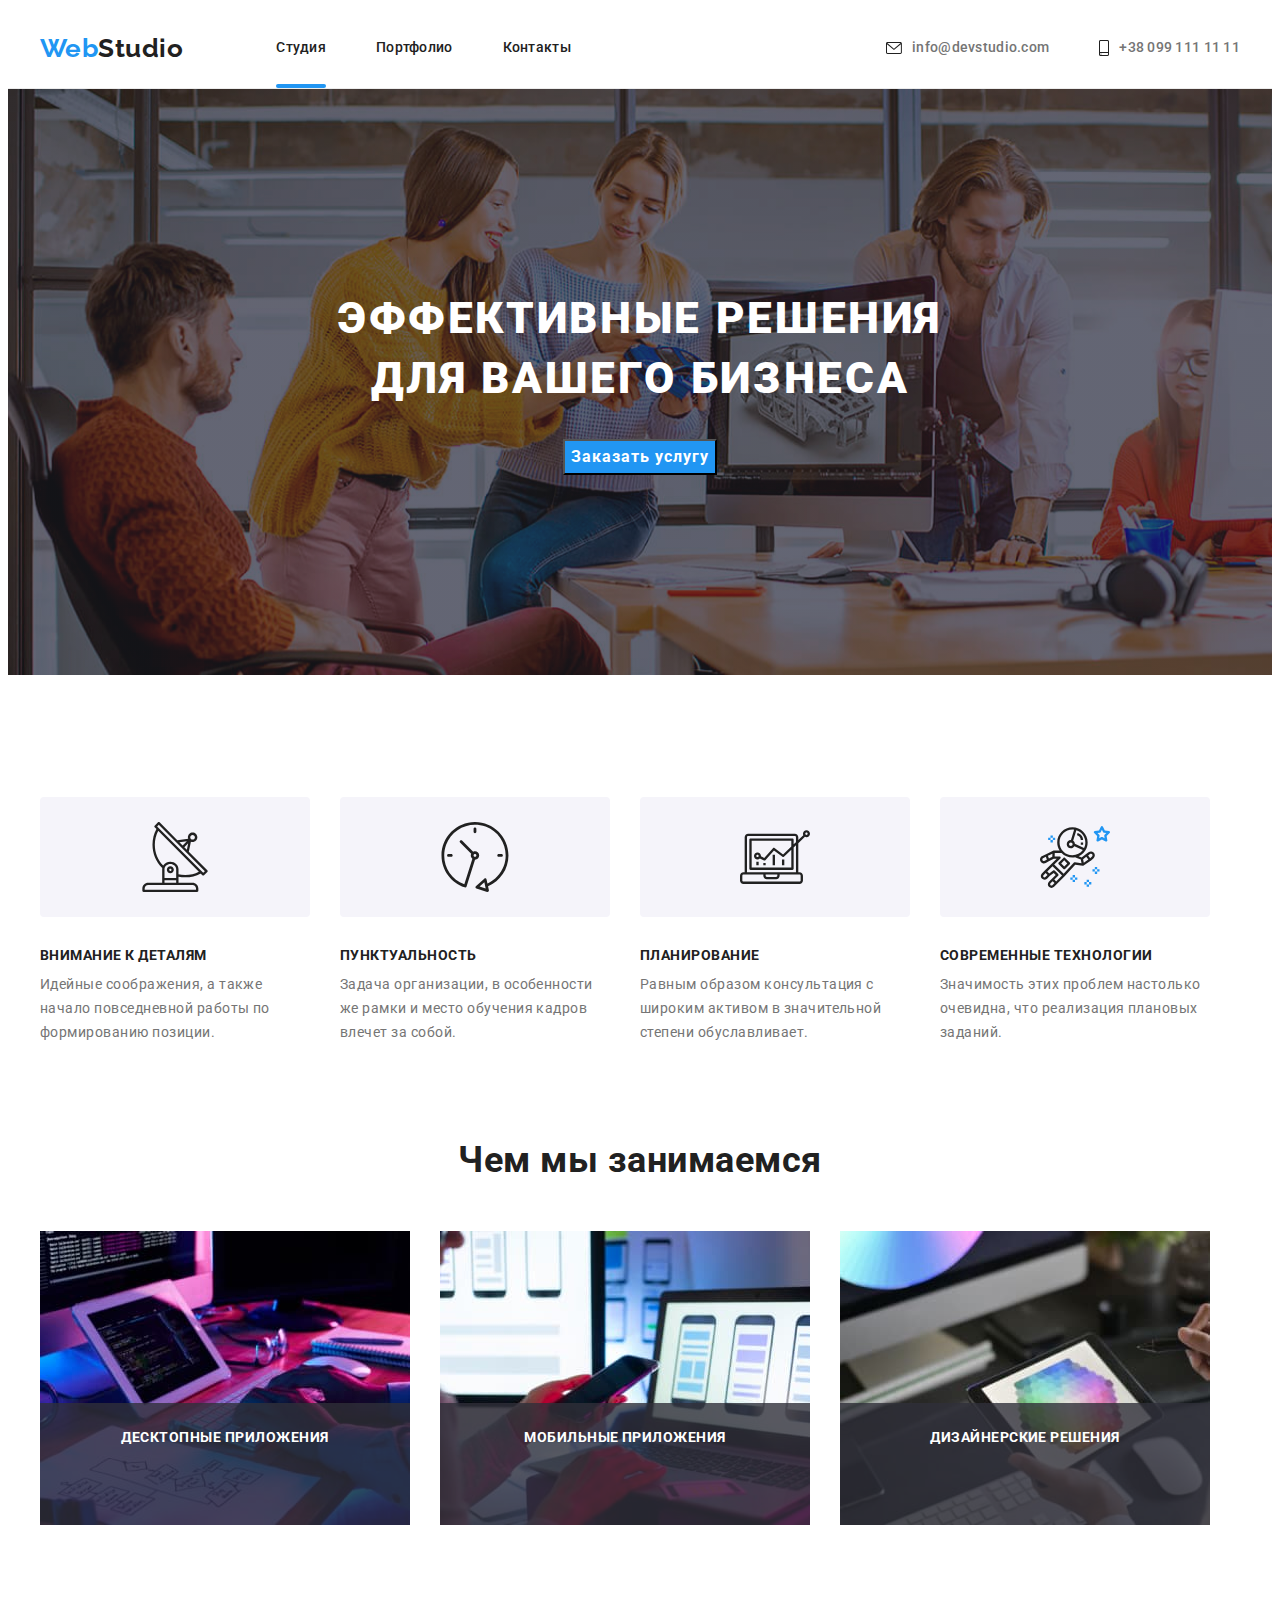
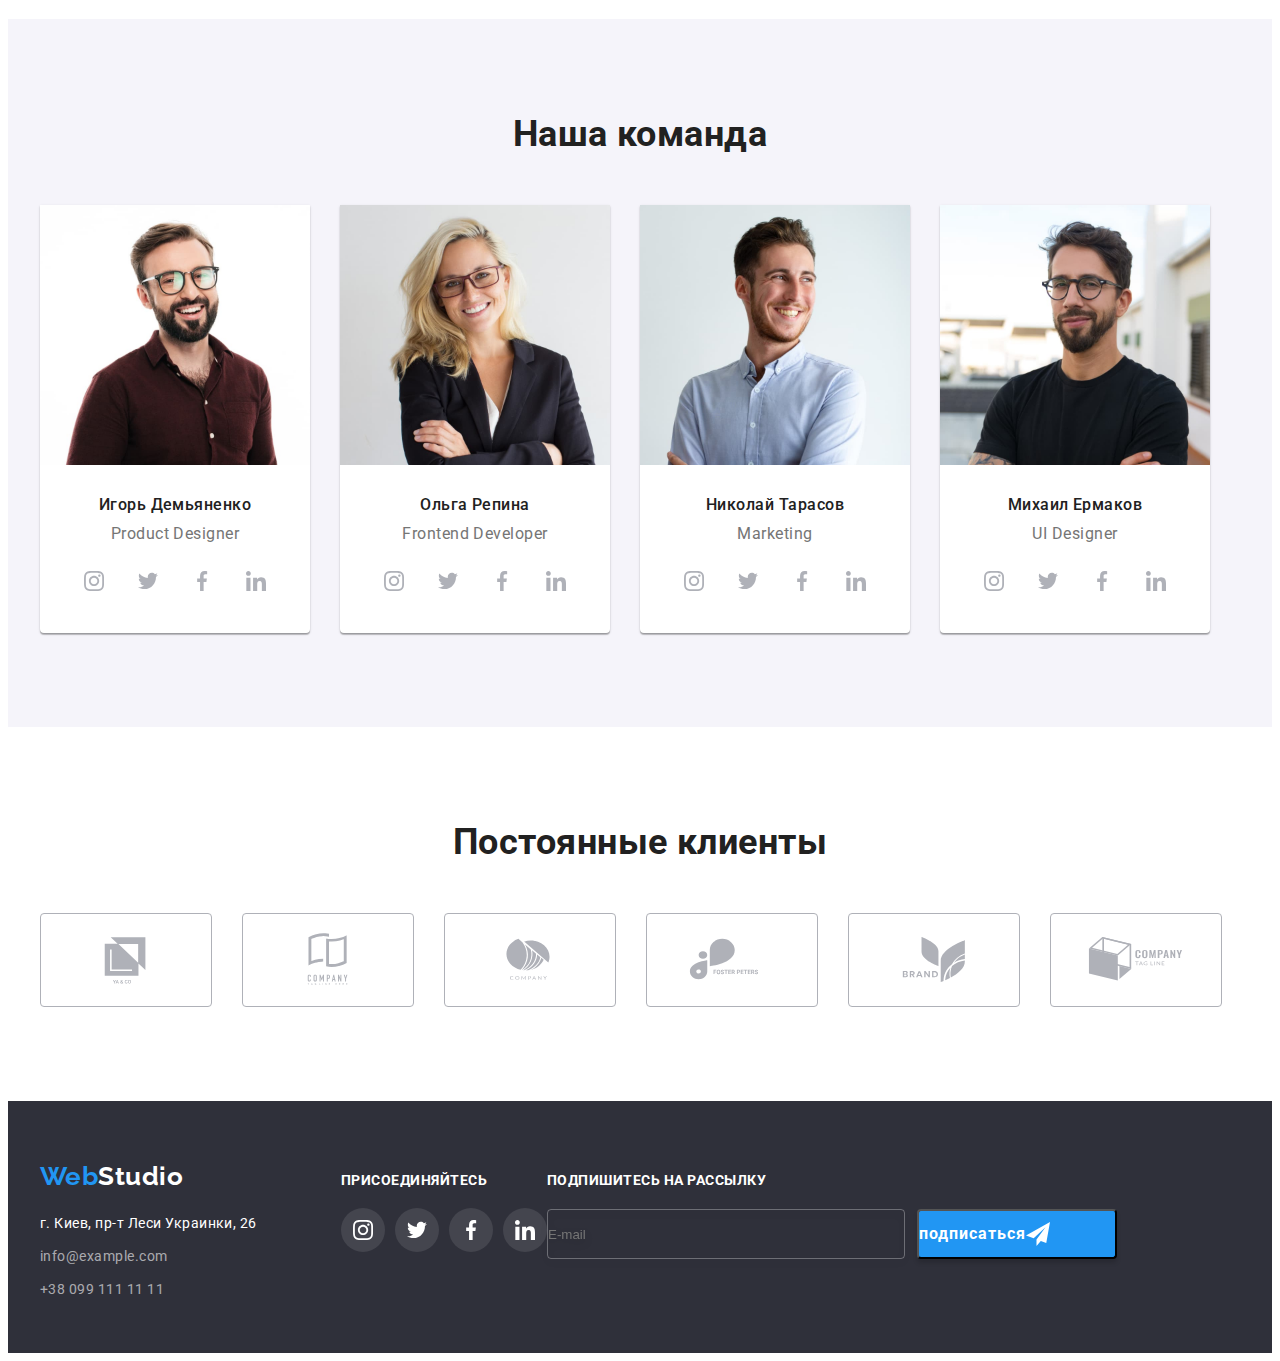
==== index.html @ d1f73ea0 "footer form" ====
<!DOCTYPE html>
<html lang="ru">

<head>
    <meta charset="UTF-8">
    <meta http-equiv="X-UA-Compatible" content="IE=edge">
    <meta name="viewport" content="width=, initial-scale=1.0">
    <title lang="en">WebStudio</title>
    <link rel="preconnect" href="https://fonts.googleapis.com">
    <link rel="preconnect" href="https://fonts.gstatic.com" crossorigin>
    <link href="https://fonts.googleapis.com/css2?family=Raleway:wght@700&family=Roboto:wght@400;500;700;900&display=swap"
        rel="stylesheet">
    <link rel="stylesheet" href="https://cdnjs.cloudflare.com/ajax/libs/modern-normalize/1.1.0/modern-normalize.min.css"
            integrity="sha512-wpPYUAdjBVSE4KJnH1VR1HeZfpl1ub8YT/NKx4PuQ5NmX2tKuGu6U/JRp5y+Y8XG2tV+wKQpNHVUX03MfMFn9Q=="
            crossorigin="anonymous" referrerpolicy="no-referrer" />
    <link rel="stylesheet" href="css/style.css">
    
</head>

<body>
    <header>
        <div class="container header">
            <nav class="nav-links">
                <a href="/" class="logo" lang="en">
                    <span class="logo-color">Web</span>Studio
                </a>
                <ul class="site-nav">
                    <li class="item"> <a class="link current" href="./index.html">Студия</a></li>
                    <li class="item"> <a class="link" href="./portfolio.html">Портфолио</a> </li>
                    <li class="item"> <a class="link" href="">Контакты</a></li>
                </ul>
            </nav>
            <ul class="auth-nav">
                <li class="item">
                    <a  class="link" lang="en" href="mailto:info@devstudio.com">
                        <svg class="icon" width="16" height="12">
                            <use href="./image/symbol-defs.svg#icon-envelope-1"></use>
                        </svg>
                        info@devstudio.com
                    </a> 
                </li>
                <li class="item"><a class="link" href="tel:+380991111111">
                        <svg class="icon" width="10" height="16">
                            <use href="./image/symbol-defs.svg#icon-smartphone-1"></use>
                        </svg>
                    +38 099 111 11 11</a>
                </li>
            </ul>
        </div>
    </header>

    <main>

            <section class="hero">
    
                <h1 class="hero-title">ЭФФЕКТИВНЫЕ РЕШЕНИЯ ДЛЯ ВАШЕГО БИЗНЕСА </h1>
                <button data-modal-open type="button" class="button">Заказать услугу</button>
                
                
            </section>
        

        <section class="section">
            <div class="container">
                <h2 class="benefits-title">Наши преимущества</h2>
                <ul class="benefits-text">
                    <li class="item">
                       <div class="icon-benefits">
                           <svg class="icon" width="70" height="70">
                               <use href="./image/symbol-defs.svg#icon-antenna-1-1"></use>
                           </svg>
                       </div>
                        <h3>ВНИМАНИЕ К ДЕТАЛЯМ</h3>
                        <p>Идейные соображения, а также начало повседневной работы по формированию позиции.</p>
                    </li>
                    <li class="item">
                        <div class="icon-benefits">
                            <svg class="icon" width="70" height="70">
                                <use href="./image/symbol-defs.svg#icon-clock-1-1"></use>
                            </svg>
                        </div>
                        <h3>ПУНКТУАЛЬНОСТЬ</h3>
                        <p>Задача организации, в особенности же рамки и место обучения кадров влечет за собой.</p>
                    </li>
                    <li class="item">
                        <div class="icon-benefits">
                            <svg class="icon" width="70" height="70">
                                <use href="./image/symbol-defs.svg#icon-diagram-1-1"></use>
                            </svg>
                        </div>
                        <h3>ПЛАНИРОВАНИЕ</h3>
                        <p>Равным образом консультация с широким активом в значительной степени обуславливает.</p>
                    </li>
                    <li class="item">
                        <div class="icon-benefits">
                            <svg class="icon" width="70" height="70">
                                <use href="./image/symbol-defs.svg#icon-astronaut-1-1"></use>
                            </svg>
                        </div>
                        <h3>СОВРЕМЕННЫЕ ТЕХНОЛОГИИ</h3>
                        <p>Значимость этих проблем настолько очевидна, что реализация плановых заданий.</p>
                    </li>
                </ul>
            </div>

        </section>

        <section class="section work">
           <div class="container ">
                <h2 class="work-title">Чем мы занимаемся</h2>
                <ul class="work-list">
                    <li class="item"><img src="image/our_work/img1sq.jpg" alt="фото 1" width="370">
                        <p class="label"> Десктопные приложения</p>
                    </li>
                    <li class="item"><img src="image/our_work/img2sq.jpg" alt="фото 2" width="370">
                        <p class="label">мобильные приложения</p>
                    </li>
                    <li class="item"><img src="image/our_work/img3sq.jpg" alt="фото 3" width="370">
                        <p class="label">дизайнерские решения</p>
                    </li>
                </ul>
           </div>
        </section>

        <section class="section group">
            <div class="container">
                <h2 class="our-team">Наша команда</h2>
                <ul class="team">
                    <li class="item"> <img src="image/img1(1)sq.jpg" alt="Игорь Демьяненко" width="270">
                        <div class="title">
                            <h3>Игорь Демьяненко</h3>
                            <p>Product Designer</p>
                            
                                <ul class="social-link">
                                    <li class="link-group">
                                        <a href="Instagram" class="icon-link">
                                            <svg class="icon" width="20" height="20">
                                                <use href="./image/symbol-defs.svg#icon-instagram-2-2-1"></use>
                                            </svg>
                                        </a>
                                    </li>
                                        <li class="link-group">
                                            <a href="Twitter" class="icon-link">
                                                <svg class="icon" width="20" height="20">
                                                    <use href="./image/symbol-defs.svg#icon-twitter-1-1"></use>
                                                </svg>
                                            </a>
                                        </li>
                                        <li class="link-group">
                                        <a href="Facebook" class="icon-link">
                                            <svg class="icon" width="20" height="20">
                                                <use href="./image/symbol-defs.svg#icon-facebook-1-1"></use>
                                            </svg>
                                        </a>
                                        </li>
                                        <li class="link-group">
                                            <a href="Linkedin" class="icon-link">
                                                <svg class="icon" width="20" height="20">
                                                    <use href="./image/symbol-defs.svg#icon-linkedin-1-1"></use>
                                                </svg>
                                            </a>
                                        </li>
                                </ul>
                         </div>
                    </li>
                   
                
                    <li class="item"> <img src="image/img2(1)sq.jpg" alt="Ольга Репина" width="270">
                        <div class="title">
                            <h3>Ольга Репина</h3>
                            <p>Frontend Developer</p>
                            <ul class="social-link">
                                <li class="link-group">
                                    <a href="Instagram" class="icon-link">
                                        <svg class="icon" width="20" height="20">
                                            <use href="./image/symbol-defs.svg#icon-instagram-2-2-1"></use>
                                        </svg>
                                    </a>
                                </li>
                                <li class="link-group">
                                    <a href="Twitter" class="icon-link">
                                        <svg class="icon" width="20" height="20">
                                            <use href="./image/symbol-defs.svg#icon-twitter-1-1"></use>
                                        </svg>
                                    </a>
                                </li>
                                <li class="link-group">
                                    <a href="Facebook" class="icon-link">
                                        <svg class="icon" width="20" height="20">
                                            <use href="./image/symbol-defs.svg#icon-facebook-1-1"></use>
                                        </svg>
                                    </a>
                                </li>
                                <li class="link-group">
                                    <a href="Linkedin" class="icon-link">
                                        <svg class="icon" width="20" height="20">
                                            <use href="./image/symbol-defs.svg#icon-linkedin-1-1"></use>
                                        </svg>
                                    </a>
                                </li>
                            </ul>
                        </div>
                    </li>
                
                    <li class="item"> <img src="image/img3(1)sq.jpg" alt="Николай Тарасов" width="270">
                        <div class="title">
                            <h3>Николай Тарасов</h3>
                            <p lang="en">Marketing</p>
                            <ul class="social-link">
                                <li class="link-group">
                                    <a href="Instagram" class="icon-link">
                                        <svg class="icon" width="20" height="20">
                                            <use href="./image/symbol-defs.svg#icon-instagram-2-2-1"></use>
                                        </svg>
                                    </a>
                                </li>
                                <li class="link-group">
                                    <a href="Twitter" class="icon-link">
                                        <svg class="icon" width="20" height="20">
                                            <use href="./image/symbol-defs.svg#icon-twitter-1-1"></use>
                                        </svg>
                                    </a>
                                </li>
                                <li class="link-group">
                                    <a href="Facebook" class="icon-link">
                                        <svg class="icon" width="20" height="20">
                                            <use href="./image/symbol-defs.svg#icon-facebook-1-1"></use>
                                        </svg>
                                    </a>
                                </li>
                                <li class="link-group">
                                    <a href="Linkedin" class="icon-link">
                                        <svg class="icon" width="20" height="20">
                                            <use href="./image/symbol-defs.svg#icon-linkedin-1-1"></use>
                                        </svg>
                                    </a>
                                </li>
                            </ul>
                        </div>
                    </li>
                
                    <li class="item"><img src="image/img4(1)sq.jpg" alt="Михаил Ермаков" width="270">
                       <div class="title">
                            <h3>Михаил Ермаков</h3>
                            <p lang="en">UI Designer</p>
                            <ul class="social-link">
                                <li class="link-group">
                                    <a href="Instagram" class="icon-link">
                                        <svg class="icon" width="20" height="20">
                                            <use href="./image/symbol-defs.svg#icon-instagram-2-2-1"></use>
                                        </svg>
                                    </a>
                                </li>
                                <li class="link-group">
                                    <a href="Twitter" class="icon-link">
                                        <svg class="icon" width="20" height="20">
                                            <use href="./image/symbol-defs.svg#icon-twitter-1-1"></use>
                                        </svg>
                                    </a>
                                </li>
                                <li class="link-group">
                                    <a href="Facebook" class="icon-link">
                                        <svg class="icon" width="20" height="20">
                                            <use href="./image/symbol-defs.svg#icon-facebook-1-1"></use>
                                        </svg>
                                    </a>
                                </li>
                                <li class="link-group">
                                    <a href="Linkedin" class="icon-link">
                                        <svg class="icon" width="20" height="20">
                                            <use href="./image/symbol-defs.svg#icon-linkedin-1-1"></use>
                                        </svg>
                                    </a>
                                </li>
                            </ul>
                       </div>
                    </li>
                </ul>
            </div>
        </section>
        <section class="section">
           <div class="container">
                <h2 class="clients">Постоянные клиенты</h2>
                <ul class="clients-link">
                    <li class="clients-item">
                       
                            <a  class="client-link" href="/" aria-label="YA s Co">
                                <svg class="icon" width="106" height="60" >
                                    <use href="./image/symbol-defs.svg#icon-Logo-1"></use>
                                </svg>
                            </a>
                        
                    </li>
                    <li class="clients-item">
                        
                            <a class="client-link" href="/" aria-label="company tagline">
                                <svg class="icon" width="106" height="60">
                                    <use href="./image/symbol-defs.svg#icon-Logo-2-1"></use>
                                </svg>
                            </a>
                        
                    </li>
                    <li class="clients-item">
                      
                            <a class="client-link" href="/" aria-label="company">
                                <svg class="icon" width="106" height="60">
                                    <use href="./image/symbol-defs.svg#icon-Logo-3-1"></use>
                                </svg>
                            </a>
                       
                    </li>
                    <li class="clients-item">
                        
                            <a class="client-link" href="/" aria-label="fosters peters">
                                <svg class="icon" width="106" height="60">
                                    <use href="./image/symbol-defs.svg#icon-Logo-4-1"></use>
                                </svg>
                            </a>
                    
                    </li>
                    <li class="clients-item">
                       
                            <a class="client-link" href="/" aria-label="brand">
                                <svg class="icon" width="106" height="60">
                                    <use href="./image/symbol-defs.svg#icon-Logo-5-1"></use>
                                </svg>
                            </a>
                      
                    </li>
                    <li class="clients-item">
                       
                            <a class="client-link" href="/" aria-label="company tag line">
                                <svg class="icon" width="106" height="60">
                                    <use href="./image/symbol-defs.svg#icon-Logo-6-1"></use>
                                </svg>
                            </a>
                       
                    </li>
                </ul>
           </div>
        </section>
    </main>

    <footer class="footer">
        <div class="container join-container">
            <div class="column">
            <a href="/" class="logo" lang="en">
                <span class="logo-color">Web</span>Studio
            </a>
            <address class="address">
                <p>г. Киев, пр-т Леси Украинки, 26 </p>
                <a href="mailto:info@example.com">info@example.com</a>
                <a href="tel:+380991111111">+38 099 111 11 11</a>
            </address>
            </div>
        <div class="join">
            <h2 class="join-title">ПРИСОЕДИНЯЙТЕСЬ</h2>
            <ul class="join-list">
                <li class="join-links">
                    <a class="link-icon" href="Instagram">
                        <svg class="icon" width="20" height="20">
                            <use href="./image/symbol-defs.svg#icon-instagram-2-2-1"></use>
                        </svg>
                    </a>
                </li>
                <li class="join-links">
                    <a class="link-icon" href="Twitter">
                        <svg class="icon" width="20" height="20">
                            <use href="./image/symbol-defs.svg#icon-twitter-1-1"></use>
                        </svg>
                    </a>
                </li>
                <li class="join-links">
                    <a class="link-icon" href="Facebook">
                        <svg class="icon" width="20" height="20">
                            <use href="./image/symbol-defs.svg#icon-facebook-1-1"></use>
                        </svg>
                    </a>
                </li><li class="join-links">
                    <a class="link-icon" href="Linkedin">
                        <svg class="icon" width="20" height="20">
                            <use href="./image/symbol-defs.svg#icon-linkedin-1-1"></use>
                        </svg>
                    </a>
                </li>
            </ul>
            

        </div>
        <div class="form-footer">
            <b class="title-form">подпишитесь на рассылку</b>
            <form class="form-action" action="">
                <input type="email" name="mail" placeholder="E-mail">
                <button class="button-footer" type="button">подписаться
                    <svg class="footer-icon" width="24" height="24">
                        <use href="./image/footer-icon.svg"></use>
                    </svg>
                </button>
            </form>
        </div>
        </div>
    </footer>


<div class="backdrop is-hidden" data-modal>
    <div class="modal">
        <button data-modal-close type="button" class="close-button">
            <svg class="icon-close" width="18" height="18">
                <use href="./image/symbol-defs.svg#icon-close-black-18dp-2-1-1"></use>
            </svg>
        </button>
    </div>
</div>
<script src="./js/modal.js"></script>
</body>
---- css/style.css ----
:root {
  --primary-text-color: #212121;
  --accent-color: #2196f3;
  --secondary-color: #757575;
  --white-color: #ffffff;
  --bg-group: #f5f4fa;
  --bg-footer: #2f303a;
  --bg-hero: #c4c4c4;
}

body {
  color: var(--primary-text-color);
  font-family: Roboto, sans-serif;
  letter-spacing: 0.03em;
}

h1,
h2,
h3,
h4,
h5,
ul,
p {
  margin-top: 0;
  margin-bottom: 0;
  padding-right: 0;
  padding-left: 0;
}

img {
  display: block;
  max-width: 100%;
  height: auto;
}
ul {
  list-style: none;
  display: inline-block;
}
a {
  text-decoration: none;
  display: block;
}

button {
  font-family: inherit;
}

.container {
  margin-left: auto;
  margin-right: auto;
  width: 1200px;
  padding-left: 15px;
  padding-right: 15px;
}
.section {
  padding-top: 94px;
  padding-bottom: 94px;
}

/*header*/

header {
  border-bottom: 1px solid #ececec;
}
.header,
.nav-links {
  padding-bottom: 0;
  display: flex;
  align-items: center;
  justify-content: space-between;
}
.logo {
  display: block;
  margin-right: 93px;

  color: var(--primary-text-color);
  font-family: Raleway, sans-serif;
  font-weight: 700;
  font-size: 26px;
  line-height: 1.19;
}

.site-nav,
.auth-nav {
  display: flex;
}

.logo-color {
  color: var(--accent-color);
}
.item + .item {
  margin-left: 50px;
}
.site-nav .link,
.auth-nav .link {
  display: block;
  padding-top: 32px;
  padding-bottom: 32px;
  color: var(--primary-text-color);
  font-weight: 500;
  font-size: 14px;
  line-height: 1.14;
  letter-spacing: 0.02em;
  transition: color 250ms cubic-bezier(0.4, 0, 0.2, 1);
}
.site-nav .item {
  position: relative;
}
.site-nav .current::after {
  content: '';
  text-decoration: underline;
  background-color: var(--accent-color);
  width: 100%;
  height: 4px;
  border-radius: 2px;

  position: absolute;
  bottom: 0;
  left: 0;
}

.site-nav .link:hover,
.site-nav .link:focus {
  color: var(--accent-color);
}
.site-nav .current:active,
.site-nav .current:visited {
  color: var(--accent-color);
}

.auth-nav {
  margin-left: auto;
}

.auth-nav .link {
  color: var(--secondary-color);
}
.auth-nav .link:hover,
.auth-nav .link:focus {
  color: var(--accent-color);
}
.link .icon {
  margin-right: 10px;
  fill: var(--primary-text-color);
}
.item .link {
  display: flex;
  justify-content: center;
  align-items: center;
}
.link:hover .icon {
  fill: var(--accent-color);
}
/*section hero*/

.hero {
  background-image: linear-gradient(to right, rgba(47, 48, 58, 0.4), rgba(47, 48, 58, 0.4)),
    url(../image/hero/Img.png);
  background-color: var(--bg-hero);

  text-align: center;
  max-width: 1600px;
  padding-top: 200px;
  padding-bottom: 200px;
  margin-left: auto;
  margin-right: auto;
}
.hero-title {
  color: var(--white-color);
  font-weight: 900;
  font-size: 44px;
  line-height: 1.36;
  letter-spacing: 0.06em;
  margin-bottom: 30px;
  max-width: 696px;
  margin-left: auto;
  margin-right: auto;
}
.hero button {
  color: var(--white-color);
  background: var(--accent-color);
  font-weight: 700;
  font-size: 16px;
  line-height: 1.88;
  letter-spacing: 0.06em;
  cursor: pointer;
  transition: background-color 250ms cubic-bezier(0.4, 0, 0.2, 1);
}
.hero button:hover,
.hero button:focus {
  background-color: #188ce8;
}

/*section benefits*/
.icon-benefits {
  width: 270px;
  height: 120px;
  display: flex;
  justify-content: center;
  align-items: center;
  margin-bottom: 30px;
  background-color: #f5f4fa;
  border-radius: 4px;
}
.icon-benefits .icon {
  fill: var(--primary-text-color);
}

.benefits-text {
  display: flex;
  flex-wrap: wrap;
}
.benefits-title {
  visibility: hidden;
}
.benefits-text .item {
  width: 270px;
}
.benefits-text .item + .item {
  margin-left: 30px;
}
.benefits-text h3 {
  color: var(--primary-text-color);
  font-weight: 700;
  font-size: 14px;
  line-height: 1.17;
  margin-bottom: 10px;
}

.benefits-text p {
  color: var(--secondary-color);
  font-weight: 400;
  font-size: 14px;
  line-height: 1.71;
}

/*work*/

.work {
  padding-top: 0;
}
.work-title,
.our-team,
.clients {
  margin-bottom: 50px;

  color: var(--primary-text-color);
  font-weight: 700;
  font-size: 36px;
  line-height: 1.17;
  text-align: center;
}
.work-list {
  display: flex;
  flex-wrap: wrap;
}
.work-list .item {
  width: 370px;
  position: relative;
}
.work-list .item + .item {
  margin-left: 30px;
}

.label {
  position: absolute;
  bottom: 0;
  right: 0;
  width: 370px;
  height: 70px;
  background: rgba(47, 48, 58, 0.8);

  padding-top: 26px;
  padding-bottom: 26px;

  font-weight: 700;
  font-size: 14px;
  line-height: 1.17;
  text-align: center;
  text-transform: uppercase;

  color: var(--white-color);
}

/*our team*/
.group {
  background-color: var(--bg-group);
}

.team {
  display: flex;
}

.team .item + .item {
  margin-left: 30px;
}
.team .item {
  background-color: var(--white-color);
  box-shadow: 0px 2px 1px rgba(0, 0, 0, 0.2), 0px 1px 1px rgba(0, 0, 0, 0.14),
    0px 1px 3px rgba(0, 0, 0, 0.12);
  border-bottom-right-radius: 4px;
  border-bottom-left-radius: 4px;
}

.team .title {
  padding-top: 30px;
  padding-bottom: 30px;
  padding-left: 30px;
  padding-right: 30px;
}
.team h3 {
  color: var(--primary-text-color);
  font-weight: 500;
  font-size: 16px;
  line-height: 1.19;
  text-align: center;
  margin-bottom: 10px;
}
.team p {
  color: var(--secondary-color);
  font-weight: 400;
  font-size: 16px;
  line-height: 1.19;
  text-align: center;
}
.social-link {
  margin-top: 16px;
  margin-left: auto;
  margin-right: auto;
  display: flex;
  justify-content: center;
  align-items: center;
}

.icon-link {
  display: flex;
  width: 44px;
  height: 44px;
  justify-content: center;
  align-items: center;
  border-radius: 50%;
  transition: background-color 250ms cubic-bezier(0.4, 0, 0.2, 1);
}
.icon-link .icon {
  fill: #afb1b8;
  transition: fill 250ms cubic-bezier(0.4, 0, 0.2, 1);
}

.icon-link:hover {
  background-color: var(--accent-color);
}
.icon-link:hover .icon {
  fill: var(--white-color);
}

.link-group + .link-group {
  margin-left: 10px;
}

/*Clients*/

.clients-link {
  display: flex;
  align-items: center;
}

.clients-item + .clients-item {
  margin-left: 30px;
}

.client-link {
  width: 170px;
  height: 92px;
  justify-content: center;
  border-radius: 4px;
  border: 1px solid #afb1b8;
  display: flex;
  align-items: center;
  cursor: pointer;
  transition: fill 250ms cubic-bezier(0.4, 0, 0.2, 1), border 250ms cubic-bezier(0.4, 0, 0.2, 1);
}

.client-link:focus,
.client-link:hover {
  fill: var(--accent-color);
  border: 1px solid var(--accent-color);
}

.client-link {
  fill: #afb1b8;
}

/*our work*/

.our-work .button {
  padding: 6px 22px;
  color: var(--primary-text-color);
  background: var(--bg-group);
  cursor: pointer;
  font-weight: 500;
  font-size: 16px;
  line-height: 1.63;
  text-align: center;
  border: transparent;
  transition: background-color 250ms cubic-bezier(0.4, 0, 0.2, 1),
    color 250ms cubic-bezier(0.4, 0, 0.2, 1), box-shadow 250ms cubic-bezier(0.4, 0, 0.2, 1);
}

.our-work .button:hover,
.our-work .button:focus {
  color: var(--white-color);
  background-color: #2196f3;
  box-shadow: 0px 2px 2px rgba(0, 0, 0, 0.12), 0px 1px 2px rgba(0, 0, 0, 0.08),
    0px 3px 1px rgba(0, 0, 0, 0.1);
}

.our-work button:active,
.our-work button:visited {
  color: var(--accent-color);
}
.our-work .button-style button {
  color: var(--white-color);
  background-color: var(--accent-color);
}
.benefits-button {
  display: flex;
  flex-wrap: wrap;
  justify-content: center;
  margin-bottom: 50px;
}
.benefits-button .item + .item {
  margin-left: 8px;
}

.benefits-element {
  width: 370px;
  margin-right: 30px;
  margin-bottom: 30px;
  transition: box-shadow 250ms cubic-bezier(0.4, 0, 0.2, 1);
}

.benefits-element:nth-child(3n) {
  margin-right: 0;
}
.benefits-element:nth-last-child(-n + 3) {
  margin-bottom: 0;
}
.benefits-element:hover,
.benefits-element:focus {
  box-shadow: 1px 4px 6px rgba(0, 0, 0, 0.16), 0px 4px 4px rgba(0, 0, 0, 0.06),
    0px 1px 1px rgba(0, 0, 0, 0.12);
}
.benefits-text:nth-child(3n) {
  margin-right: 0;
}
.text {
  padding: 20px 24px;
  border-left: 1px solid#EEEEEE;
  border-bottom: 1px solid#EEEEEE;
  border-right: 1px solid#EEEEEE;
}
.text .title {
  margin-bottom: 4px;
  color: var(--primary-text-color);
  font-weight: 700;
  font-size: 18px;
  line-height: 2;
  text-align: left;
  letter-spacing: 0, 06em;
}
.benefits-element:hover .overlay {
  transform: translateY(0);
}
.thumb {
  position: relative;
  overflow: hidden;
}

.overlay {
  position: absolute;
  bottom: 0;
  left: 0;
  width: 100%;
  height: 100%;
  background: rgba(33, 150, 243, 0.9);
  transform: translateY(100%);
  transition: transform 250ms cubic-bezier(0.4, 0, 0.2, 1);
}
.thumb .overlay .text {
  font-weight: 400;
  font-size: 18px;
  line-height: 1.56;
  color: var(--white-color);
  margin: 63px 24px;
  padding: 0;
  border: none;
}

.our-work .benefits-text p {
  color: var(--secondary-color);
  font-weight: 400;
  font-size: 16px;
  line-height: 1.88;
  text-align: left;
}
/*footer*/
footer {
  background-color: var(--bg-footer);
  padding-top: 60px;
  padding-bottom: 60px;
}
.column {
  margin: 0;
}
.footer .logo {
  width: 145px;
  height: 31px;
  color: var(--white-color);
  margin-right: 0;
}

.address {
  width: 231px;
  height: 81px;
  margin-top: 20px;
  color: var(--white-color);
  font-style: normal;
  font-weight: 400;
  font-size: 14px;
  line-height: 1.71;
}
.address a {
  display: block;
  margin-top: 9px;
  color: rgba(255, 255, 255, 0.6);
  transition: color 250ms cubic-bezier(0.4, 0, 0.2, 1);
}
.address a:hover,
.address a:focus {
  color: var(--accent-color);
}
.join-container {
  display: flex;
  align-items: baseline;
  position: relative;
}
.join {
  margin-left: 70px;
  color: var(--white-color);
}
.join-title {
  font-size: 14px;
  font-weight: 700;
}
.join-list {
  display: flex;
  margin-top: 20px;
}
.join-links + .join-links {
  margin-left: 10px;
}
.link-icon {
  display: flex;
  justify-content: center;
  align-items: center;
  background-color: rgba(255, 255, 255, 0.1);
  border-radius: 50%;
  height: 44px;
  width: 44px;
  transition: background-color 250ms cubic-bezier(0.4, 0, 0.2, 1);
}
.link-icon .icon {
  fill: #ffffff;
}
.link-icon:hover,
.link-icon:focus {
  background-color: var(--accent-color);
}

.form-footer {
  width: 570px;
  height: 86px;
  left: 815px;
  bottom: 94px;
}
.form-action {
  display: flex;
  flex-wrap: wrap;
  justify-content: baseline;
  margin-top: 20px;
}
.form-action input {
  border: 1px solid rgba(255, 255, 255, 0.3);
  box-sizing: border-box;
  filter: drop-shadow(0px 4px 4px rgba(0, 0, 0, 0.15));
  border-radius: 4px;
  background-color: transparent;
  width: 358px;
  height: 50px;
  margin-right: 12px;
  padding: 0;
}
.title-form {
  font-weight: 700;
  font-size: 14px;
  line-height: 1.14;
  text-transform: uppercase;

  color: var(--white-color);
}
.button-footer {
  width: 200px;
  height: 50px;
  padding: 0;
  margin: 0;
  background-color: var(--accent-color);
  border-radius: 4px;
  box-shadow: 0px 4px 4px rgba(0, 0, 0, 0.15);
  font-family: Roboto;
  font-style: normal;
  font-weight: bold;
  font-size: 16px;
  line-height: 30px;
  /* identical to box height, or 187% */

  display: flex;
  align-items: center;
  text-align: center;
  letter-spacing: 0.06em;

  color: #ffffff;
}
.footer-icon {
  fill: var(--white-color);
  background-color: var(--accent-color);
}
/*modal*/

.backdrop {
  position: fixed;
  top: 0;
  left: 0;
  width: 100%;
  height: 100%;
  background-color: rgba(0, 0, 0, 0.2);
  opacity: 1;

  transition: opacity 250ms cubic-bezier(0.4, 0, 0.2, 1);
}
.backdrop.is-hidden {
  opacity: 0;
  pointer-events: none;
  visibility: inherit;
}
.backdrop.is-hidden .modal {
  transform: translate(-50%, -50%) scale(1.1);
}
.modal {
  position: absolute;
  top: 50%;
  left: 50%;

  min-width: 528px;
  min-height: 581px;

  background: var(--white-color);
  box-shadow: 0px 1px 3px rgba(0, 0, 0, 0.12), 0px 1px 1px rgba(0, 0, 0, 0.14),
    0px 2px 1px rgba(0, 0, 0, 0.2);
  border-radius: 4px;

  transform: translate(-50%, -50%) scale(1);

  transition: transform 250ms cubic-bezier(0.4, 0, 0.2, 1);
}

.close-button {
  position: absolute;
  top: 8px;
  right: 8px;
  width: 30px;
  height: 30px;
  background: var(--white-color);
  border: 1px solid rgba(0, 0, 0, 0.1);
  box-sizing: border-box;
  border-radius: 50%;
  cursor: pointer;
  padding: 0;
}

.icon-close  {
  fill: #000;
}
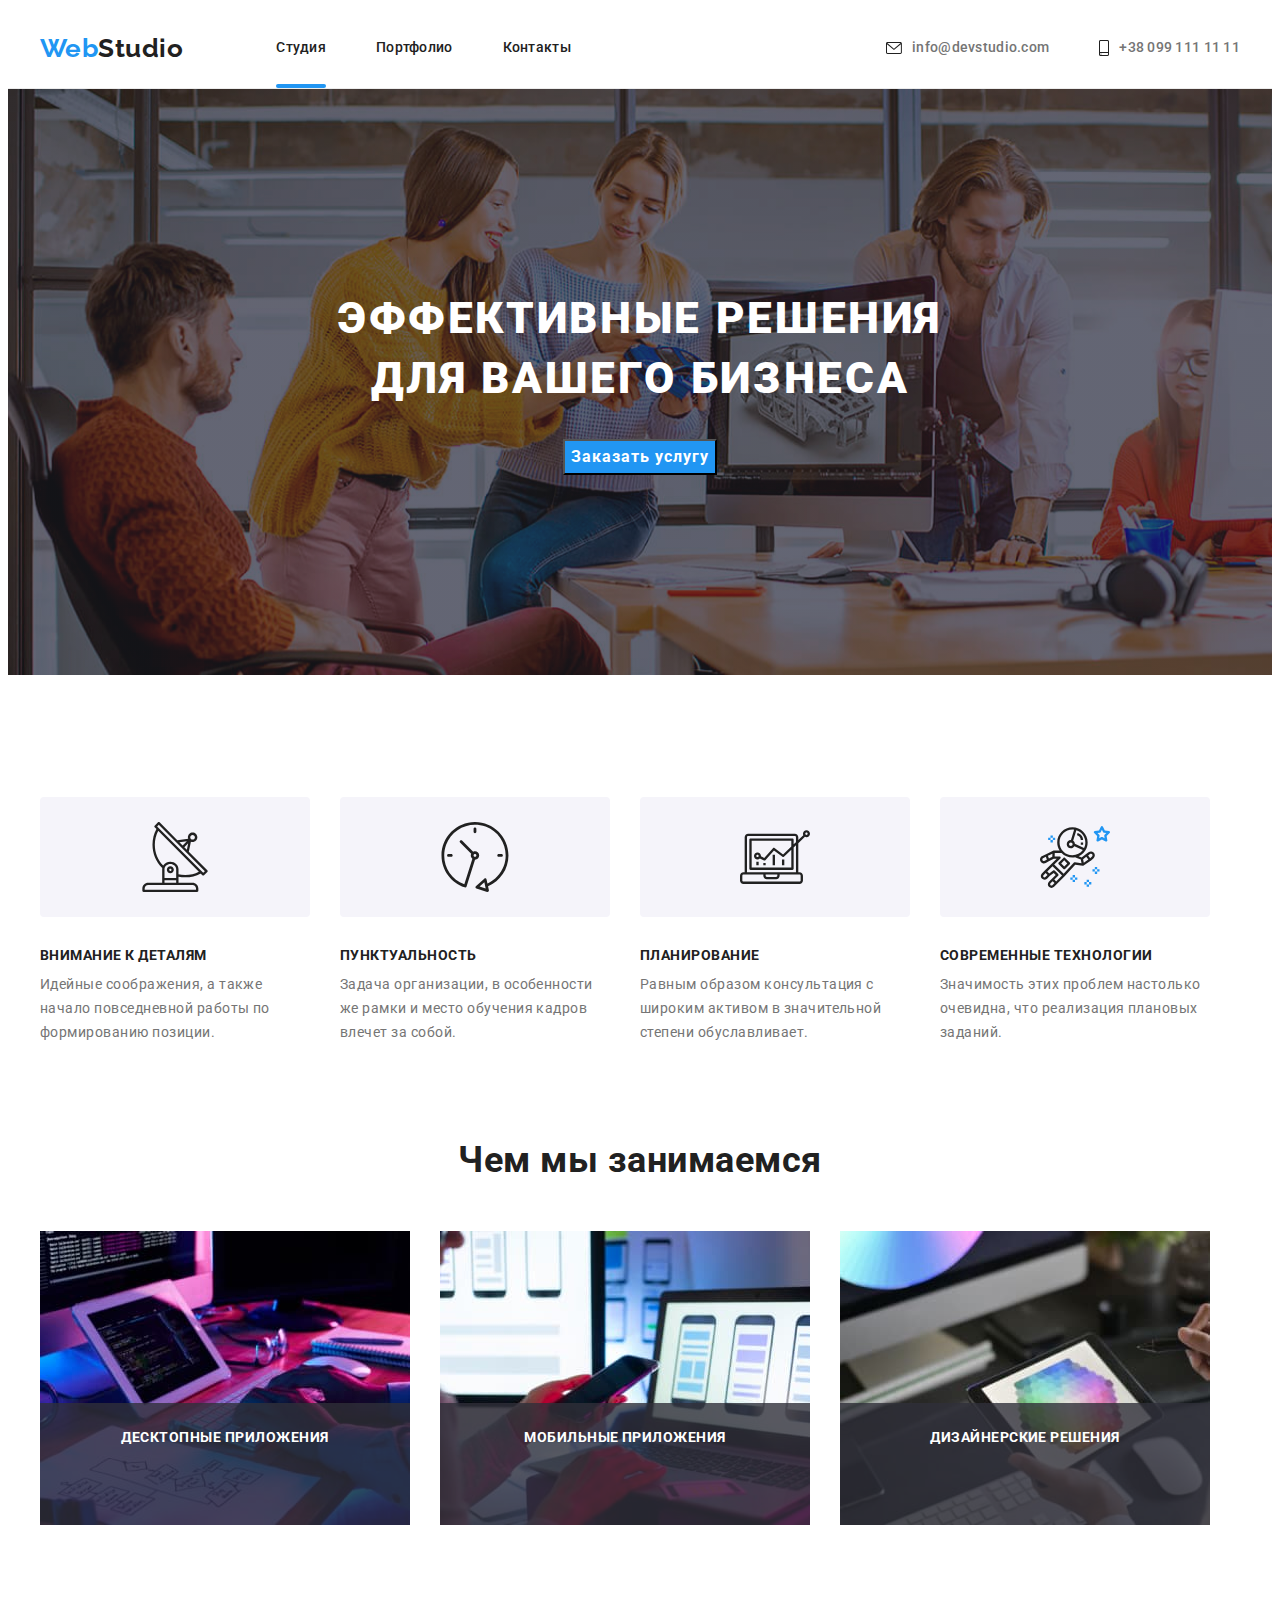
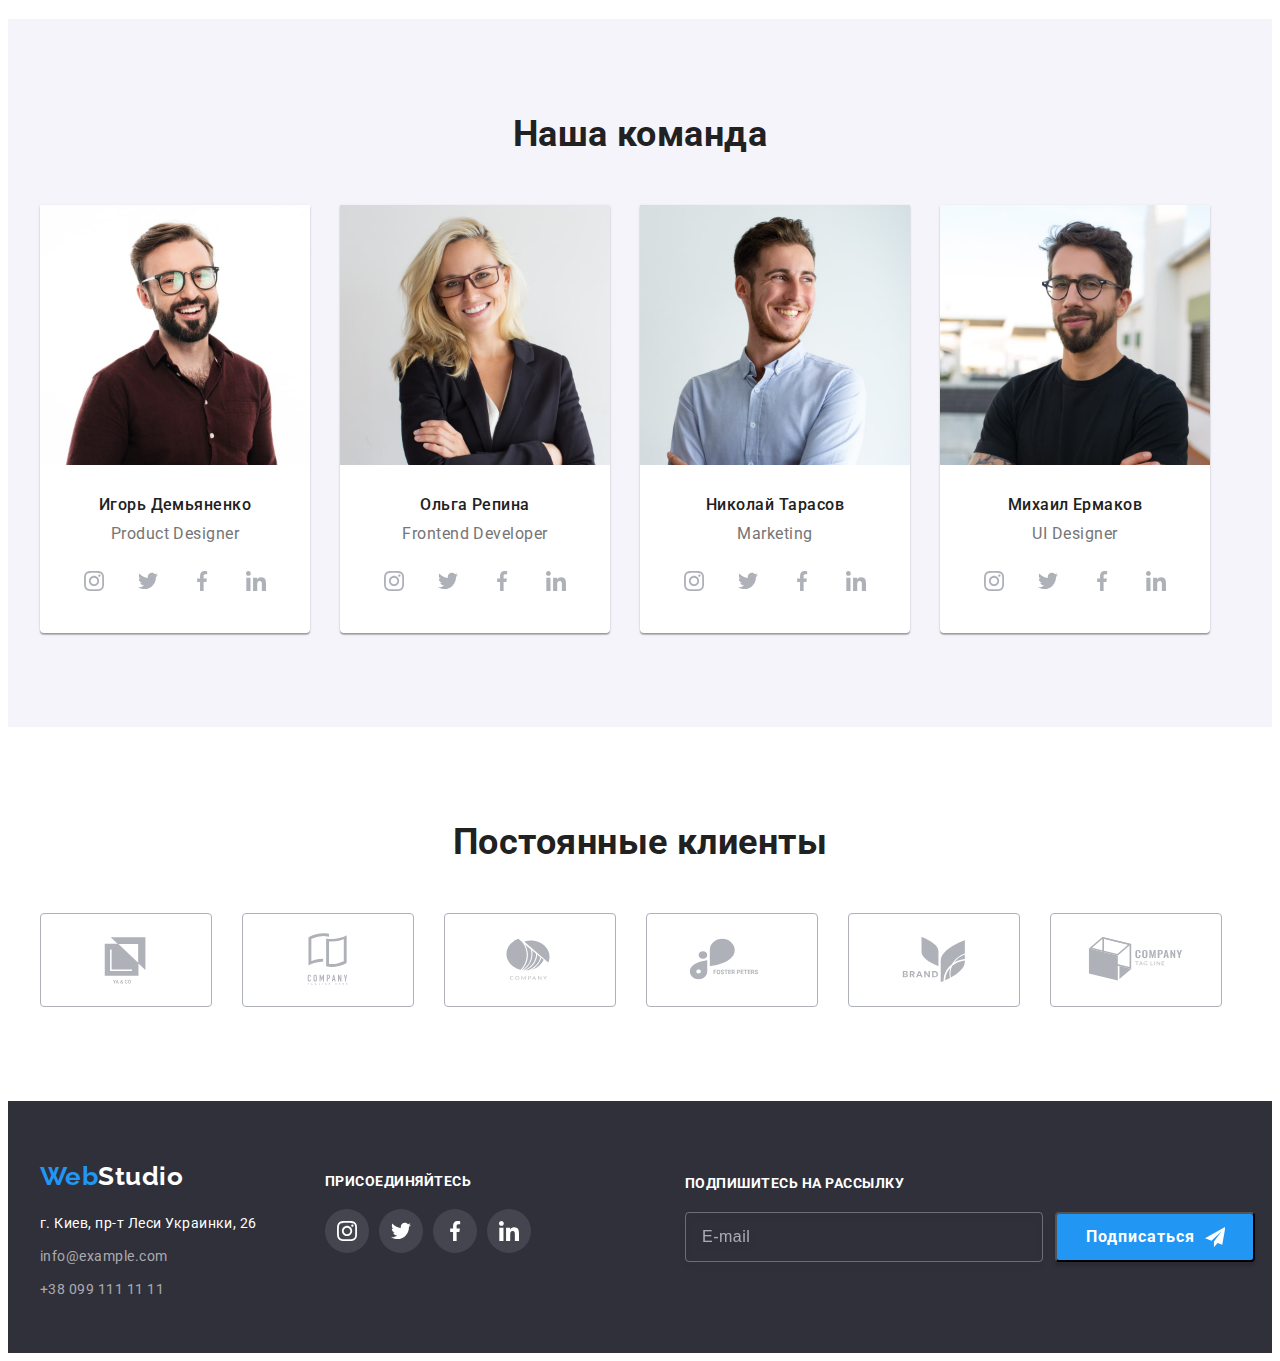
==== commit 099b0749: "добавляет оформление заявки" ====
--- a/index.html
+++ b/index.html
@@ -389,11 +389,11 @@
         </div>
         <div class="form-footer">
             <b class="title-form">подпишитесь на рассылку</b>
-            <form class="form-action" action="">
+            <form class="form-action">
                 <input type="email" name="mail" placeholder="E-mail">
-                <button class="button-footer" type="button">подписаться
+                <button class="button-footer" type="submit">Подписаться
                     <svg class="footer-icon" width="24" height="24">
-                        <use href="./image/footer-icon.svg"></use>
+                        <use href="./image/symbol-defs.svg#icon-footer-icon"></use>
                     </svg>
                 </button>
             </form>
@@ -404,6 +404,51 @@
 
 <div class="backdrop is-hidden" data-modal>
     <div class="modal">
+        <b class="modal-title">Оставьте свои данные, мы вам перезвоним</b>
+        <form class="form">
+
+            <label class="form-label">
+                <span class="label-title"> Имя </span>
+                <input class="form-input" type="text" name="name"/>
+                <svg class="name-icon" width="18" height="18">
+                    <use href="./image/symbol-defs.svg#icon-person"></use>
+                </svg>
+            </label>
+        
+            <label class="form-label">
+            <span class="label-title"> Телефон </span> 
+                <input class="form-input" type="tel" name="tel"/>
+                <svg class="name-icon" width="18" height="18">
+                    <use href="./image/symbol-defs.svg#icon-phone"></use>
+                </svg>
+            </label>
+        
+            <label class="form-label">
+            <span class="label-title"> Почта </span>
+                <input class="form-input" type="email" name="mail"/>
+                <svg class="name-icon" width="18" height="18">
+                    <use href="./image/symbol-defs.svg#icon-email"></use>
+                </svg>
+            </label>
+
+            <label class="form-label">
+                <span class="label-title"> Комментарий </span>
+                <textarea class="comment" name="comment" placeholder="Введите текст"></textarea>
+            </label>
+
+            <label class="checkbox-label">
+                <input class="checkbox" type="checkbox" name="licence" />
+                <span class="checkbox-icon">
+               
+                </span>
+                <span class="label-text">
+                Соглашаюсь с рассылкой и принимаю <a class="licence-link" href="#"> Условия договора</a> 
+                </span>
+            </label>
+            
+            <button class="modal-button" type="submit">Отправить</button>
+        </form>
+        
         <button data-modal-close type="button" class="close-button">
             <svg class="icon-close" width="18" height="18">
                 <use href="./image/symbol-defs.svg#icon-close-black-18dp-2-1-1"></use>
--- a/css/style.css
+++ b/css/style.css
@@ -545,7 +545,9 @@
   position: relative;
 }
 .join {
-  margin-left: 70px;
+  position: absolute;
+  top: 12px;
+  left: 300px;
   color: var(--white-color);
 }
 .join-title {
@@ -578,10 +580,19 @@
 }
 
 .form-footer {
+  position: absolute;
+  top: 12px;
+  right: 0;
   width: 570px;
   height: 86px;
-  left: 815px;
-  bottom: 94px;
+}
+.title-form {
+  font-weight: 700;
+  font-size: 14px;
+  line-height: 1.14;
+  text-transform: uppercase;
+
+  color: var(--white-color);
 }
 .form-action {
   display: flex;
@@ -598,39 +609,46 @@
   width: 358px;
   height: 50px;
   margin-right: 12px;
-  padding: 0;
-}
-.title-form {
-  font-weight: 700;
-  font-size: 14px;
-  line-height: 1.14;
-  text-transform: uppercase;
-
-  color: var(--white-color);
-}
+  padding-left: 16px;
+}
+.form-action input::placeholder {
+  width: 47px;
+  height: 20px;
+  font-size: 16px;
+  line-height: 1.25;
+
+  display: flex;
+  align-items: center;
+  letter-spacing: 0.03em;
+
+  color: rgba(255, 255, 255, 0.6);
+}
+.form-action input:not(:placeholder-shown) {
+  color: var(--white-color);
+}
+
 .button-footer {
   width: 200px;
   height: 50px;
-  padding: 0;
-  margin: 0;
+  padding: 10px 28px 10px 29px;
+
   background-color: var(--accent-color);
   border-radius: 4px;
   box-shadow: 0px 4px 4px rgba(0, 0, 0, 0.15);
-  font-family: Roboto;
-  font-style: normal;
-  font-weight: bold;
+
+  font-weight: 700;
   font-size: 16px;
-  line-height: 30px;
-  /* identical to box height, or 187% */
+  line-height: 1.88;
 
   display: flex;
   align-items: center;
   text-align: center;
   letter-spacing: 0.06em;
 
-  color: #ffffff;
+  color: var(--white-color);
 }
 .footer-icon {
+  margin-left: 10px;
   fill: var(--white-color);
   background-color: var(--accent-color);
 }
@@ -690,3 +708,173 @@
 .icon-close  {
   fill: #000;
 }
+.close-button:hover .icon-close,
+.close-button:focus .icon-close {
+  fill: var(--accent-color);
+  transition: fill 250ms cubic-bezier(0.4, 0, 0.2, 1);
+}
+
+.modal-title {
+  display: block;
+  font-weight: 700;
+  font-size: 20px;
+  line-height: 1.15;
+  text-align: center;
+  letter-spacing: 0.03em;
+  margin-top: 40px;
+  margin-bottom: 12px;
+
+  color: var(--primary-text-color);
+}
+
+.form {
+  width: 448px;
+  margin-right: auto;
+  margin-left: auto;
+}
+
+.form-label {
+  width: 448px;
+  min-height: 58px;
+  position: relative;
+  display: flex;
+  flex-direction: column;
+}
+
+.form-label:not(:last-child) {
+  margin-bottom: 10px;
+}
+
+.label-title {
+  display: inline-block;
+  margin-bottom: 4px;
+
+  font-weight: 400;
+  font-size: 12px;
+  line-height: 1.17px;
+  letter-spacing: 0.01em;
+
+  color: var(--secondary-color);
+}
+
+.form-input {
+  width: 100%;
+  height: 40px;
+  outline: none;
+  padding-left: 41px;
+  border: 1px solid rgba(33, 33, 33, 0.2);
+  box-sizing: border-box;
+  border-radius: 4px;
+}
+
+.name-icon {
+  position: absolute;
+  top: 50%;
+  left: 12px;
+  transform: translateY(-50%);
+}
+.comment {
+  padding: 12px 16px;
+}
+.form-label textarea::placeholder {
+  font-size: 12px;
+  line-height: 1.17;
+  letter-spacing: 0.01em;
+
+  margin: 12px 16px;
+
+  color: rgba(117, 117, 117, 0.5);
+}
+.form-input:focus-within {
+  border: 1px solid var(--accent-color);
+}
+.form-label:focus-within > .name-icon {
+  fill: var(--accent-color);
+}
+
+textarea {
+  resize: none;
+  outline: none;
+  width: 100%;
+  height: 120px;
+  border: 1px solid rgba(33, 33, 33, 0.2);
+  box-sizing: border-box;
+  border-radius: 4px;
+}
+textarea:focus-within {
+  border: 1px solid var(--accent-color);
+}
+
+.checkbox-label {
+  display: block;
+
+  width: 425px;
+  margin-right: auto;
+  margin-left: auto;
+  margin-top: 20px;
+  margin-bottom: 30px;
+}
+.label-text {
+  font-size: 14px;
+  line-height: 1.71;
+
+  color: var(--secondary-color);
+}
+.licence-link {
+  display: inline;
+  text-decoration: underline;
+
+  color: var(--accent-color);
+}
+.checkbox {
+  position: absolute;
+  width: 1px;
+  height: 1px;
+  margin: -1px;
+  border: 0;
+  padding: 0;
+  clip: rect(0 0 0 0);
+  overflow: hidden;
+}
+.checkbox-icon {
+  width: 16px;
+  height: 15px;
+  border: 0.2px solid black;
+  display: inline-block;
+}
+
+.checkbox:checked + .checkbox-icon {
+  background-color: var(--accent-color);
+  background-size: contain;
+  background-origin: border-box;
+  background-image: url('../image/Vector\ \(1\).svg');
+
+  border-color: var(--accent-color);
+}
+
+.modal-button {
+  width: 200px;
+  height: 50px;
+  padding: 10px 56px 10px 55px;
+  margin: auto;
+
+  background: var(--accent-color);
+  box-shadow: 0px 4px 4px rgba(0, 0, 0, 0.15);
+  border-radius: 4px;
+
+  font-weight: 700;
+  font-size: 16px;
+  line-height: 1.88;
+  display: flex;
+  align-items: center;
+  text-align: center;
+  letter-spacing: 0.06em;
+
+  color: var(--white-color);
+  cursor: pointer;
+  transition: background-color 250ms cubic-bezier(0.4, 0, 0.2, 1);
+}
+.modal-button:hover,
+.modal-button:focus {
+  background-color: #188ce8;
+}
